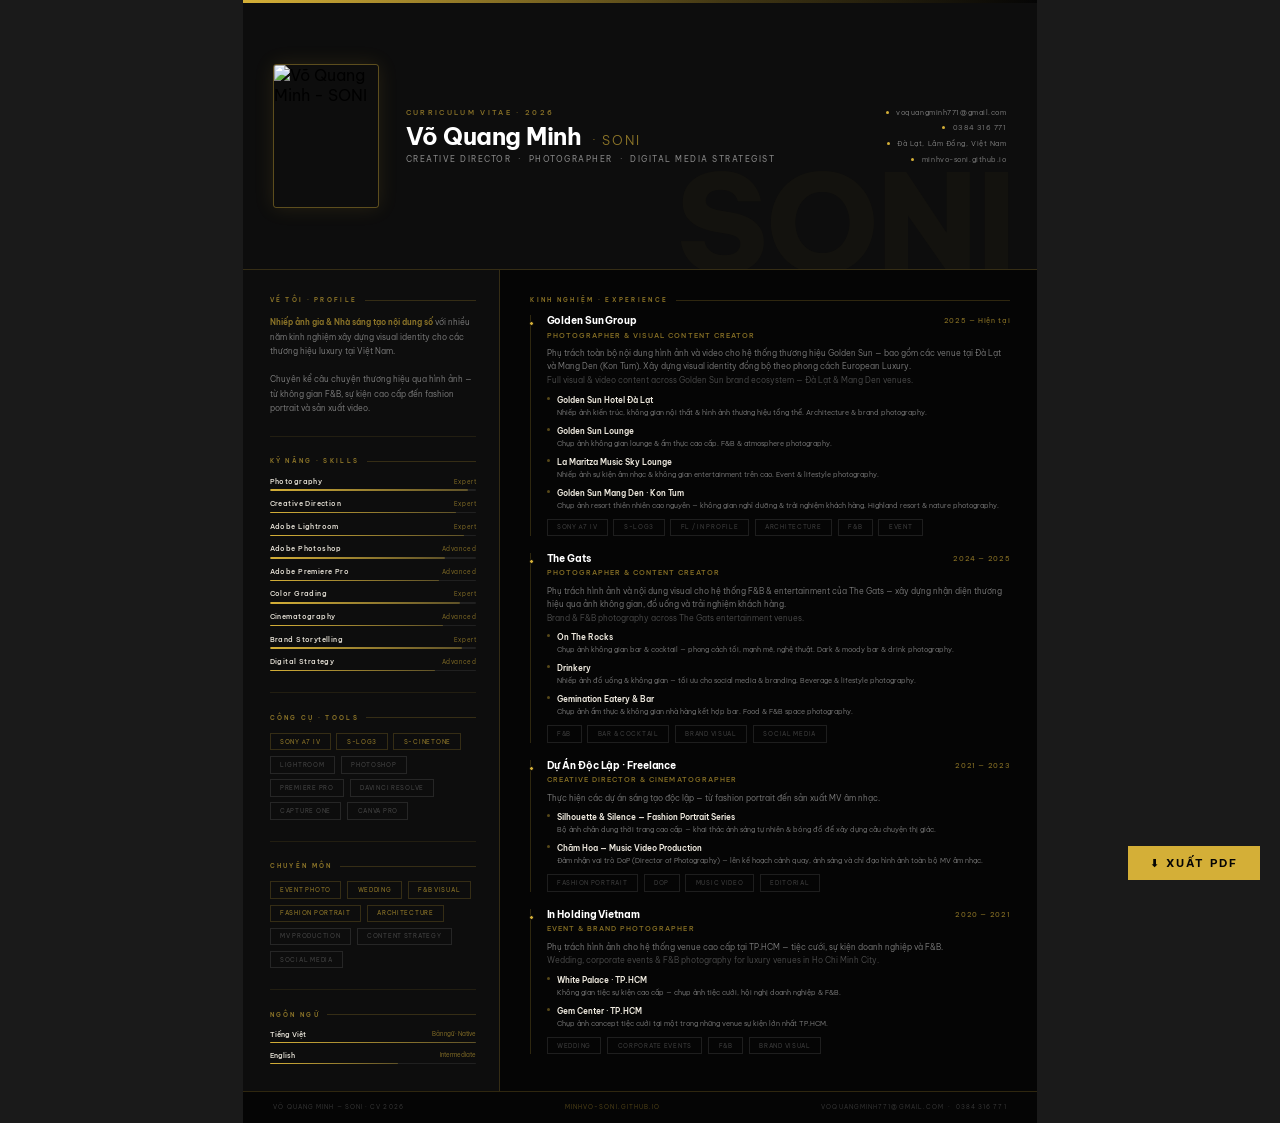
==== assets/CV-SoniVQM.html @ 928f71e8 "fix: CV avatar - portrait rectangle, waist-up crop" ====
<!doctype html>
<html lang="vi">
<head>
  <meta charset="UTF-8" />
  <meta name="viewport" content="width=device-width, initial-scale=1.0" />
  <base href="file:///E:/Portfolio_Studio/assets/">
  <title>CV — Võ Quang Minh · SONI</title>
  <link rel="preconnect" href="https://fonts.googleapis.com" />
  <link rel="preconnect" href="https://fonts.gstatic.com" crossorigin />
  <link href="https://fonts.googleapis.com/css2?family=Be+Vietnam+Pro:ital,wght@0,200;0,300;0,400;0,500;0,600;0,700;0,800;1,300;1,400&display=swap" rel="stylesheet" />
  <style>
    *, *::before, *::after { box-sizing: border-box; margin: 0; padding: 0; }

    :root {
      --black:   #050505;
      --dark:    #0d0d0d;
      --card:    #131313;
      --gold:    #D4AF37;
      --gold-10: rgba(212,175,55,0.10);
      --gold-20: rgba(212,175,55,0.20);
      --gold-40: rgba(212,175,55,0.40);
      --gold-65: rgba(212,175,55,0.65);
      --white:   #ffffff;
      --cream:   #F0EBE0;
      --faded:   rgba(255,255,255,0.50);
      --muted:   rgba(255,255,255,0.22);
      --f:       'Be Vietnam Pro', system-ui, sans-serif;
    }

    html { font-size: 16px; }

    body {
      font-family: var(--f);
      background: #1a1a1a;
      -webkit-print-color-adjust: exact;
      print-color-adjust: exact;
    }

    @page { size: A4; margin: 0; }

    @media print {
      body { background: var(--black) !important; }
      .no-print { display: none !important; }
    }

    /* ─── PAGE ─── */
    .page {
      width: 210mm;
      min-height: 297mm;
      margin: 0 auto;
      background: var(--black);
      display: grid;
      grid-template-columns: 68mm 1fr;
      grid-template-rows: auto 1fr auto;
    }

    /* ─── TOP GOLD BAR ─── */
    .gold-bar {
      grid-column: 1 / -1;
      height: 3px;
      background: linear-gradient(90deg, var(--gold) 0%, rgba(212,175,55,0.3) 60%, transparent 100%);
    }

    /* ─── HEADER ─── */
    .header {
      grid-column: 1 / -1;
      background: var(--dark);
      border-bottom: 0.5px solid var(--gold-20);
      display: flex;
      align-items: center;
      gap: 7mm;
      padding: 7mm 8mm;
      position: relative;
      overflow: hidden;
    }
    .header-ghost {
      position: absolute;
      right: 6mm;
      bottom: -6mm;
      font-size: 36mm;
      font-weight: 800;
      color: rgba(212,175,55,0.035);
      letter-spacing: -3px;
      line-height: 1;
      user-select: none;
      pointer-events: none;
    }

    /* Avatar */
    .avatar-wrap {
      flex-shrink: 0;
      width: 28mm;
      height: 38mm;
      border-radius: 3px;
      overflow: hidden;
      border: 1px solid var(--gold-40);
      position: relative;
      z-index: 1;
      box-shadow: 0 0 20px rgba(212,175,55,0.12);
    }
    .avatar-wrap img {
      width: 100%;
      height: 100%;
      object-fit: cover;
      object-position: center 15%;
      filter: grayscale(12%);
    }

    /* Name block */
    .header-text { position: relative; z-index: 1; flex: 1; }
    .header-eyebrow {
      font-size: 6.5px;
      font-weight: 500;
      letter-spacing: 0.36em;
      text-transform: uppercase;
      color: var(--gold-65);
      margin-bottom: 2mm;
    }
    .header-name {
      font-size: 24px;
      font-weight: 700;
      color: var(--white);
      letter-spacing: -0.02em;
      line-height: 1;
      margin-bottom: 1.5mm;
    }
    .header-name .alias {
      font-size: 13px;
      font-weight: 300;
      color: var(--gold-65);
      letter-spacing: 0.15em;
      margin-left: 5px;
    }
    .header-title {
      font-size: 7.5px;
      font-weight: 400;
      letter-spacing: 0.20em;
      text-transform: uppercase;
      color: var(--faded);
    }

    /* Contacts */
    .header-contacts {
      position: relative;
      z-index: 1;
      display: flex;
      flex-direction: column;
      gap: 1.8mm;
      align-items: flex-end;
    }
    .c-row {
      display: flex;
      align-items: center;
      gap: 2mm;
    }
    .c-dot {
      width: 3px; height: 3px;
      border-radius: 50%;
      background: var(--gold);
      flex-shrink: 0;
    }
    .c-text {
      font-size: 7px;
      font-weight: 300;
      letter-spacing: 0.08em;
      color: var(--faded);
    }
    .c-text a { color: var(--faded); text-decoration: none; }

    /* ─── SIDEBAR ─── */
    .sidebar {
      background: var(--dark);
      padding: 7mm 6mm 7mm 7mm;
      border-right: 0.5px solid var(--gold-20);
      display: flex;
      flex-direction: column;
      gap: 5.5mm;
    }

    /* ─── MAIN ─── */
    .main {
      padding: 7mm 7mm 7mm 8mm;
      display: flex;
      flex-direction: column;
      gap: 5.5mm;
    }

    /* ─── SECTION LABEL ─── */
    .sec {
      font-size: 6px;
      font-weight: 600;
      letter-spacing: 0.38em;
      text-transform: uppercase;
      color: var(--gold-65);
      margin-bottom: 3mm;
      display: flex;
      align-items: center;
      gap: 2mm;
    }
    .sec::after {
      content: '';
      flex: 1;
      height: 0.5px;
      background: var(--gold-20);
    }

    /* ─── DIVIDER ─── */
    .div { height: 0.5px; background: var(--gold-10); }

    /* ─── BIO ─── */
    .bio {
      font-size: 7.5px;
      font-weight: 300;
      line-height: 1.90;
      color: var(--faded);
    }
    .bio strong {
      font-weight: 600;
      color: var(--gold-65);
    }

    /* ─── SKILL BARS ─── */
    .skill-list { display: flex; flex-direction: column; gap: 2.2mm; }
    .sk { display: flex; flex-direction: column; gap: 1mm; }
    .sk-header {
      display: flex;
      justify-content: space-between;
      align-items: baseline;
    }
    .sk-name {
      font-size: 7px;
      font-weight: 500;
      letter-spacing: 0.06em;
      color: var(--cream);
    }
    .sk-sub {
      font-size: 6px;
      font-weight: 300;
      color: var(--gold-65);
      letter-spacing: 0.10em;
    }
    .sk-bar {
      height: 1.5px;
      background: rgba(255,255,255,0.08);
      border-radius: 1px;
      overflow: hidden;
    }
    .sk-fill {
      height: 100%;
      border-radius: 1px;
      background: linear-gradient(90deg, var(--gold), rgba(212,175,55,0.35));
    }

    /* ─── TOOLS / TAGS ─── */
    .tag-wrap { display: flex; flex-wrap: wrap; gap: 1.5mm; }
    .tag {
      font-size: 6px;
      font-weight: 400;
      letter-spacing: 0.12em;
      text-transform: uppercase;
      color: var(--muted);
      padding: 1mm 2.5mm;
      border: 0.5px solid rgba(255,255,255,0.10);
    }
    .tag.g {
      color: var(--gold-65);
      border-color: var(--gold-20);
    }

    /* ─── LANG ─── */
    .lang-list { display: flex; flex-direction: column; gap: 2mm; }
    .lang-item { display: flex; flex-direction: column; gap: 0.8mm; }
    .lang-name {
      font-size: 7px;
      font-weight: 500;
      color: var(--cream);
      display: flex;
      justify-content: space-between;
    }
    .lang-level {
      font-size: 6px;
      font-weight: 300;
      color: var(--gold-65);
    }
    .lang-bar { height: 1.5px; background: rgba(255,255,255,0.08); border-radius: 1px; overflow: hidden; }
    .lang-fill { height: 100%; border-radius: 1px; background: linear-gradient(90deg, var(--gold), rgba(212,175,55,0.35)); }

    /* ─── EXPERIENCE ─── */
    .exp-list { display: flex; flex-direction: column; gap: 4.5mm; }

    /* Company block */
    .company-block {
      border-left: 1px solid var(--gold-20);
      padding-left: 4mm;
      position: relative;
    }
    .company-block::before {
      content: '';
      position: absolute;
      left: -2.5px;
      top: 1.5mm;
      width: 5px; height: 5px;
      border-radius: 50%;
      background: var(--gold);
      border: 1px solid var(--black);
    }
    .company-header {
      display: flex;
      justify-content: space-between;
      align-items: flex-start;
      margin-bottom: 1mm;
    }
    .company-name {
      font-size: 9.5px;
      font-weight: 700;
      color: var(--white);
      letter-spacing: -0.01em;
      line-height: 1.2;
    }
    .company-period {
      font-size: 6.5px;
      font-weight: 400;
      color: var(--gold-65);
      letter-spacing: 0.10em;
      white-space: nowrap;
      padding-top: 1px;
    }
    .company-role {
      font-size: 6.5px;
      font-weight: 500;
      letter-spacing: 0.16em;
      text-transform: uppercase;
      color: var(--gold-65);
      margin-bottom: 2mm;
    }
    .company-desc {
      font-size: 7.5px;
      font-weight: 300;
      line-height: 1.78;
      color: var(--faded);
      margin-bottom: 2mm;
    }
    .company-desc .en {
      color: rgba(255,255,255,0.30);
      font-weight: 300;
    }

    /* Sub-projects inside a company */
    .sub-list { display: flex; flex-direction: column; gap: 2mm; margin-bottom: 2mm; }
    .sub-item {
      display: flex;
      gap: 2mm;
      align-items: flex-start;
    }
    .sub-dot {
      width: 3px; height: 3px;
      border-radius: 50%;
      background: var(--gold-40);
      flex-shrink: 0;
      margin-top: 2px;
    }
    .sub-content {}
    .sub-name {
      font-size: 7.5px;
      font-weight: 600;
      color: var(--cream);
      margin-bottom: 0.5mm;
    }
    .sub-desc {
      font-size: 7px;
      font-weight: 300;
      color: var(--faded);
      line-height: 1.65;
    }

    /* ─── FOOTER ─── */
    .footer {
      grid-column: 1 / -1;
      border-top: 0.5px solid var(--gold-20);
      padding: 3mm 8mm;
      display: flex;
      justify-content: space-between;
      align-items: center;
    }
    .footer span {
      font-size: 6px;
      font-weight: 300;
      letter-spacing: 0.18em;
      text-transform: uppercase;
      color: var(--muted);
    }
    .footer .f-url { color: var(--gold-40); }

    /* ─── PRINT BUTTON ─── */
    .print-btn {
      position: fixed;
      bottom: 20px; right: 20px;
      background: var(--gold);
      color: var(--black);
      border: none;
      padding: 10px 22px;
      font-family: var(--f);
      font-size: 11px;
      font-weight: 700;
      letter-spacing: 0.18em;
      text-transform: uppercase;
      cursor: pointer;
      z-index: 999;
      transition: opacity 0.2s;
    }
    .print-btn:hover { opacity: 0.85; }

  </style>
</head>
<body>

<button class="print-btn no-print" onclick="window.print()">⬇ Xuất PDF</button>

<div class="page">

  <!-- TOP GOLD LINE -->
  <div class="gold-bar"></div>

  <!-- ══════════ HEADER ══════════ -->
  <header class="header">

    <!-- Avatar -->
    <div class="avatar-wrap">
      <img src="about/bts/8.jpg" alt="Võ Quang Minh - SONI" />
    </div>

    <!-- Name -->
    <div class="header-text">
      <p class="header-eyebrow">Curriculum Vitae · 2026</p>
      <h1 class="header-name">
        Võ Quang Minh
        <span class="alias">· SONI</span>
      </h1>
      <p class="header-title">Creative Director &nbsp;·&nbsp; Photographer &nbsp;·&nbsp; Digital Media Strategist</p>
    </div>

    <!-- Contacts -->
    <div class="header-contacts">
      <div class="c-row">
        <div class="c-dot"></div>
        <span class="c-text">voquangminh771@gmail.com</span>
      </div>
      <div class="c-row">
        <div class="c-dot"></div>
        <span class="c-text">0384 316 771</span>
      </div>
      <div class="c-row">
        <div class="c-dot"></div>
        <span class="c-text">Đà Lạt, Lâm Đồng, Việt Nam</span>
      </div>
      <div class="c-row">
        <div class="c-dot"></div>
        <span class="c-text"><a href="https://minhvo-soni.github.io">minhvo-soni.github.io</a></span>
      </div>
    </div>

    <div class="header-ghost">SONI</div>
  </header>

  <!-- ══════════ SIDEBAR ══════════ -->
  <aside class="sidebar">

    <!-- PROFILE -->
    <div>
      <div class="sec">Về Tôi · Profile</div>
      <p class="bio">
        <strong>Nhiếp ảnh gia & Nhà sáng tạo nội dung số</strong> với nhiều năm kinh nghiệm xây dựng visual identity cho các thương hiệu luxury tại Việt Nam.<br/><br/>
        Chuyên kể câu chuyện thương hiệu qua hình ảnh — từ không gian F&amp;B, sự kiện cao cấp đến fashion portrait và sản xuất video.
      </p>
    </div>

    <div class="div"></div>

    <!-- CREATIVE SKILLS -->
    <div>
      <div class="sec">Kỹ Năng · Skills</div>
      <div class="skill-list">
        <div class="sk">
          <div class="sk-header">
            <span class="sk-name">Photography</span>
            <span class="sk-sub">Expert</span>
          </div>
          <div class="sk-bar"><div class="sk-fill" style="width:96%"></div></div>
        </div>
        <div class="sk">
          <div class="sk-header">
            <span class="sk-name">Creative Direction</span>
            <span class="sk-sub">Expert</span>
          </div>
          <div class="sk-bar"><div class="sk-fill" style="width:90%"></div></div>
        </div>
        <div class="sk">
          <div class="sk-header">
            <span class="sk-name">Adobe Lightroom</span>
            <span class="sk-sub">Expert</span>
          </div>
          <div class="sk-bar"><div class="sk-fill" style="width:94%"></div></div>
        </div>
        <div class="sk">
          <div class="sk-header">
            <span class="sk-name">Adobe Photoshop</span>
            <span class="sk-sub">Advanced</span>
          </div>
          <div class="sk-bar"><div class="sk-fill" style="width:85%"></div></div>
        </div>
        <div class="sk">
          <div class="sk-header">
            <span class="sk-name">Adobe Premiere Pro</span>
            <span class="sk-sub">Advanced</span>
          </div>
          <div class="sk-bar"><div class="sk-fill" style="width:82%"></div></div>
        </div>
        <div class="sk">
          <div class="sk-header">
            <span class="sk-name">Color Grading</span>
            <span class="sk-sub">Expert</span>
          </div>
          <div class="sk-bar"><div class="sk-fill" style="width:92%"></div></div>
        </div>
        <div class="sk">
          <div class="sk-header">
            <span class="sk-name">Cinematography</span>
            <span class="sk-sub">Advanced</span>
          </div>
          <div class="sk-bar"><div class="sk-fill" style="width:84%"></div></div>
        </div>
        <div class="sk">
          <div class="sk-header">
            <span class="sk-name">Brand Storytelling</span>
            <span class="sk-sub">Expert</span>
          </div>
          <div class="sk-bar"><div class="sk-fill" style="width:93%"></div></div>
        </div>
        <div class="sk">
          <div class="sk-header">
            <span class="sk-name">Digital Strategy</span>
            <span class="sk-sub">Advanced</span>
          </div>
          <div class="sk-bar"><div class="sk-fill" style="width:80%"></div></div>
        </div>
      </div>
    </div>

    <div class="div"></div>

    <!-- TOOLS -->
    <div>
      <div class="sec">Công Cụ · Tools</div>
      <div class="tag-wrap">
        <span class="tag g">Sony α7 IV</span>
        <span class="tag g">S-Log3</span>
        <span class="tag g">S-Cinetone</span>
        <span class="tag">Lightroom</span>
        <span class="tag">Photoshop</span>
        <span class="tag">Premiere Pro</span>
        <span class="tag">DaVinci Resolve</span>
        <span class="tag">Capture One</span>
        <span class="tag">Canva Pro</span>
      </div>
    </div>

    <div class="div"></div>

    <!-- SPECIALTIES -->
    <div>
      <div class="sec">Chuyên Môn</div>
      <div class="tag-wrap">
        <span class="tag g">Event Photo</span>
        <span class="tag g">Wedding</span>
        <span class="tag g">F&amp;B Visual</span>
        <span class="tag g">Fashion Portrait</span>
        <span class="tag g">Architecture</span>
        <span class="tag">MV Production</span>
        <span class="tag">Content Strategy</span>
        <span class="tag">Social Media</span>
      </div>
    </div>

    <div class="div"></div>

    <!-- LANGUAGES -->
    <div>
      <div class="sec">Ngôn Ngữ</div>
      <div class="lang-list">
        <div class="lang-item">
          <div class="lang-name">Tiếng Việt <span class="lang-level">Bản ngữ · Native</span></div>
          <div class="lang-bar"><div class="lang-fill" style="width:100%"></div></div>
        </div>
        <div class="lang-item">
          <div class="lang-name">English <span class="lang-level">Intermediate</span></div>
          <div class="lang-bar"><div class="lang-fill" style="width:62%"></div></div>
        </div>
      </div>
    </div>

  </aside>

  <!-- ══════════ MAIN ══════════ -->
  <main class="main">

    <div>
      <div class="sec">Kinh Nghiệm · Experience</div>
      <div class="exp-list">

        <!-- GOLDEN SUN GROUP -->
        <div class="company-block">
          <div class="company-header">
            <div class="company-name">Golden Sun Group</div>
            <div class="company-period">2025 — Hiện tại</div>
          </div>
          <div class="company-role">Photographer &amp; Visual Content Creator</div>
          <p class="company-desc">
            Phụ trách toàn bộ nội dung hình ảnh và video cho hệ thống thương hiệu Golden Sun — bao gồm các venue tại Đà Lạt và Mang Den (Kon Tum). Xây dựng visual identity đồng bộ theo phong cách European Luxury.
            <br/><span class="en">Full visual &amp; video content across Golden Sun brand ecosystem — Đà Lạt &amp; Mang Den venues.</span>
          </p>
          <div class="sub-list">
            <div class="sub-item">
              <div class="sub-dot"></div>
              <div class="sub-content">
                <div class="sub-name">Golden Sun Hotel Đà Lạt</div>
                <div class="sub-desc">Nhiếp ảnh kiến trúc, không gian nội thất &amp; hình ảnh thương hiệu tổng thể. Architecture &amp; brand photography.</div>
              </div>
            </div>
            <div class="sub-item">
              <div class="sub-dot"></div>
              <div class="sub-content">
                <div class="sub-name">Golden Sun Lounge</div>
                <div class="sub-desc">Chụp ảnh không gian lounge &amp; ẩm thực cao cấp. F&amp;B &amp; atmosphere photography.</div>
              </div>
            </div>
            <div class="sub-item">
              <div class="sub-dot"></div>
              <div class="sub-content">
                <div class="sub-name">La Maritza Music Sky Lounge</div>
                <div class="sub-desc">Nhiếp ảnh sự kiện âm nhạc &amp; không gian entertainment trên cao. Event &amp; lifestyle photography.</div>
              </div>
            </div>
            <div class="sub-item">
              <div class="sub-dot"></div>
              <div class="sub-content">
                <div class="sub-name">Golden Sun Mang Den · Kon Tum</div>
                <div class="sub-desc">Chụp ảnh resort thiên nhiên cao nguyên — không gian nghỉ dưỡng &amp; trải nghiệm khách hàng. Highland resort &amp; nature photography.</div>
              </div>
            </div>
          </div>
          <div class="tag-wrap">
            <span class="tag">Sony α7 IV</span>
            <span class="tag">S-Log3</span>
            <span class="tag">FL / IN Profile</span>
            <span class="tag">Architecture</span>
            <span class="tag">F&amp;B</span>
            <span class="tag">Event</span>
          </div>
        </div>

        <!-- THE GATS -->
        <div class="company-block">
          <div class="company-header">
            <div class="company-name">The Gats</div>
            <div class="company-period">2024 — 2025</div>
          </div>
          <div class="company-role">Photographer &amp; Content Creator</div>
          <p class="company-desc">
            Phụ trách hình ảnh và nội dung visual cho hệ thống F&amp;B &amp; entertainment của The Gats — xây dựng nhận diện thương hiệu qua ảnh không gian, đồ uống và trải nghiệm khách hàng.
            <br/><span class="en">Brand &amp; F&amp;B photography across The Gats entertainment venues.</span>
          </p>
          <div class="sub-list">
            <div class="sub-item">
              <div class="sub-dot"></div>
              <div class="sub-content">
                <div class="sub-name">On The Rocks</div>
                <div class="sub-desc">Chụp ảnh không gian bar &amp; cocktail — phong cách tối, mạnh mẽ, nghệ thuật. Dark &amp; moody bar &amp; drink photography.</div>
              </div>
            </div>
            <div class="sub-item">
              <div class="sub-dot"></div>
              <div class="sub-content">
                <div class="sub-name">Drinkery</div>
                <div class="sub-desc">Nhiếp ảnh đồ uống &amp; không gian — tối ưu cho social media &amp; branding. Beverage &amp; lifestyle photography.</div>
              </div>
            </div>
            <div class="sub-item">
              <div class="sub-dot"></div>
              <div class="sub-content">
                <div class="sub-name">Gemination Eatery &amp; Bar</div>
                <div class="sub-desc">Chụp ảnh ẩm thực &amp; không gian nhà hàng kết hợp bar. Food &amp; F&amp;B space photography.</div>
              </div>
            </div>
          </div>
          <div class="tag-wrap">
            <span class="tag">F&amp;B</span>
            <span class="tag">Bar &amp; Cocktail</span>
            <span class="tag">Brand Visual</span>
            <span class="tag">Social Media</span>
          </div>
        </div>

        <!-- INDEPENDENT -->
        <div class="company-block">
          <div class="company-header">
            <div class="company-name">Dự Án Độc Lập · Freelance</div>
            <div class="company-period">2021 — 2023</div>
          </div>
          <div class="company-role">Creative Director &amp; Cinematographer</div>
          <p class="company-desc">
            Thực hiện các dự án sáng tạo độc lập — từ fashion portrait đến sản xuất MV âm nhạc.
          </p>
          <div class="sub-list">
            <div class="sub-item">
              <div class="sub-dot"></div>
              <div class="sub-content">
                <div class="sub-name">Silhouette &amp; Silence — Fashion Portrait Series</div>
                <div class="sub-desc">Bộ ảnh chân dung thời trang cao cấp — khai thác ánh sáng tự nhiên &amp; bóng đổ để xây dựng câu chuyện thị giác.</div>
              </div>
            </div>
            <div class="sub-item">
              <div class="sub-dot"></div>
              <div class="sub-content">
                <div class="sub-name">Chăm Hoa — Music Video Production</div>
                <div class="sub-desc">Đảm nhận vai trò DoP (Director of Photography) — lên kế hoạch cảnh quay, ánh sáng và chỉ đạo hình ảnh toàn bộ MV âm nhạc.</div>
              </div>
            </div>
          </div>
          <div class="tag-wrap">
            <span class="tag">Fashion Portrait</span>
            <span class="tag">DoP</span>
            <span class="tag">Music Video</span>
            <span class="tag">Editorial</span>
          </div>
        </div>

        <!-- IN HOLDING VIETNAM -->
        <div class="company-block">
          <div class="company-header">
            <div class="company-name">In Holding Vietnam</div>
            <div class="company-period">2020 — 2021</div>
          </div>
          <div class="company-role">Event &amp; Brand Photographer</div>
          <p class="company-desc">
            Phụ trách hình ảnh cho hệ thống venue cao cấp tại TP.HCM — tiệc cưới, sự kiện doanh nghiệp và F&amp;B.
            <br/><span class="en">Wedding, corporate events &amp; F&amp;B photography for luxury venues in Ho Chi Minh City.</span>
          </p>
          <div class="sub-list">
            <div class="sub-item">
              <div class="sub-dot"></div>
              <div class="sub-content">
                <div class="sub-name">White Palace · TP.HCM</div>
                <div class="sub-desc">Không gian tiệc sự kiện cao cấp — chụp ảnh tiệc cưới, hội nghị doanh nghiệp &amp; F&amp;B.</div>
              </div>
            </div>
            <div class="sub-item">
              <div class="sub-dot"></div>
              <div class="sub-content">
                <div class="sub-name">Gem Center · TP.HCM</div>
                <div class="sub-desc">Chụp ảnh concept tiệc cưới tại một trong những venue sự kiện lớn nhất TP.HCM.</div>
              </div>
            </div>
          </div>
          <div class="tag-wrap">
            <span class="tag">Wedding</span>
            <span class="tag">Corporate Events</span>
            <span class="tag">F&amp;B</span>
            <span class="tag">Brand Visual</span>
          </div>
        </div>

      </div>
    </div>

  </main>

  <!-- ══════════ FOOTER ══════════ -->
  <footer class="footer">
    <span>Võ Quang Minh — SONI · CV 2026</span>
    <span class="f-url">minhvo-soni.github.io</span>
    <span>voquangminh771@gmail.com &nbsp;·&nbsp; 0384 316 771</span>
  </footer>

</div>
</body>
</html>
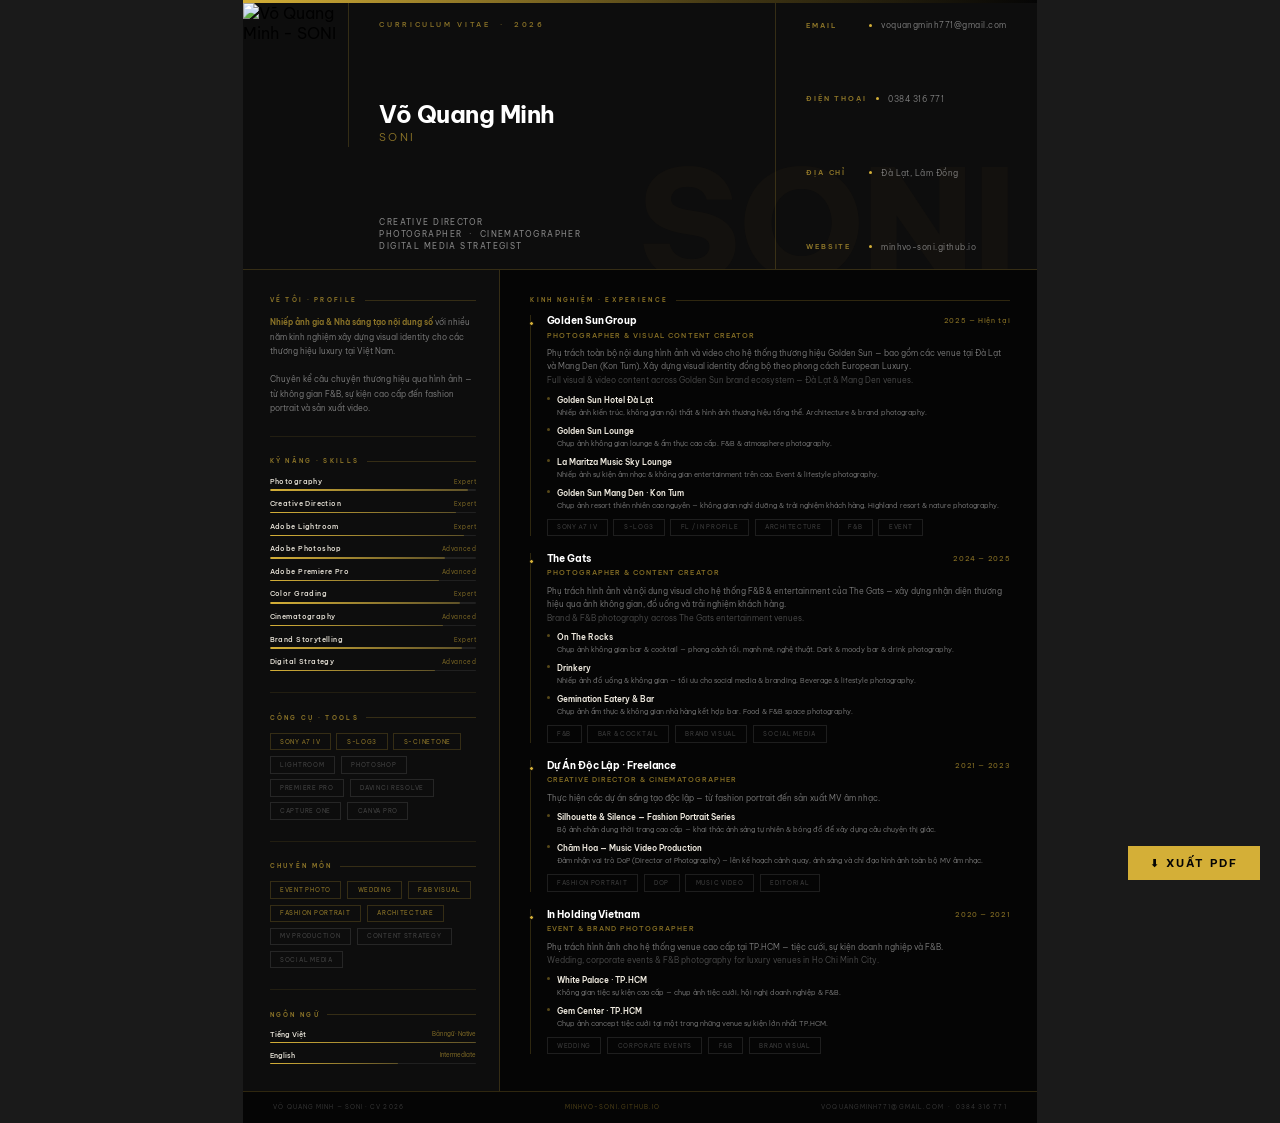
==== commit 965cdbfa: "style: balance header layout and typography alignment" ====
--- a/assets/CV-SoniVQM.html
+++ b/assets/CV-SoniVQM.html
@@ -67,19 +67,19 @@
       background: var(--dark);
       border-bottom: 0.5px solid var(--gold-20);
       display: flex;
-      align-items: center;
-      gap: 7mm;
-      padding: 7mm 8mm;
+      align-items: stretch;
+      gap: 0;
+      padding: 0;
       position: relative;
       overflow: hidden;
     }
     .header-ghost {
       position: absolute;
       right: 6mm;
-      bottom: -6mm;
-      font-size: 36mm;
+      bottom: -8mm;
+      font-size: 40mm;
       font-weight: 800;
-      color: rgba(212,175,55,0.035);
+      color: rgba(212,175,55,0.03);
       letter-spacing: -3px;
       line-height: 1;
       user-select: none;
@@ -91,52 +91,60 @@
       flex-shrink: 0;
       width: 28mm;
       height: 38mm;
-      border-radius: 3px;
+      border-radius: 0;
       overflow: hidden;
-      border: 1px solid var(--gold-40);
+      border-right: 1px solid var(--gold-20);
       position: relative;
       z-index: 1;
-      box-shadow: 0 0 20px rgba(212,175,55,0.12);
     }
     .avatar-wrap img {
       width: 100%;
       height: 100%;
       object-fit: cover;
-      object-position: center 15%;
-      filter: grayscale(12%);
+      object-position: center 12%;
+      filter: grayscale(10%);
     }
 
     /* Name block */
-    .header-text { position: relative; z-index: 1; flex: 1; }
+    .header-text {
+      position: relative;
+      z-index: 1;
+      flex: 1;
+      display: flex;
+      flex-direction: column;
+      justify-content: space-between;
+      padding: 4.5mm 8mm;
+      border-right: 0.5px solid var(--gold-20);
+    }
     .header-eyebrow {
-      font-size: 6.5px;
+      font-size: 7px;
       font-weight: 500;
-      letter-spacing: 0.36em;
+      letter-spacing: 0.38em;
       text-transform: uppercase;
       color: var(--gold-65);
-      margin-bottom: 2mm;
     }
     .header-name {
       font-size: 24px;
       font-weight: 700;
       color: var(--white);
       letter-spacing: -0.02em;
-      line-height: 1;
-      margin-bottom: 1.5mm;
+      line-height: 1.1;
     }
     .header-name .alias {
-      font-size: 13px;
+      display: block;
+      font-size: 11px;
       font-weight: 300;
       color: var(--gold-65);
-      letter-spacing: 0.15em;
-      margin-left: 5px;
+      letter-spacing: 0.20em;
+      margin-top: 1mm;
     }
     .header-title {
-      font-size: 7.5px;
+      font-size: 8px;
       font-weight: 400;
-      letter-spacing: 0.20em;
+      letter-spacing: 0.18em;
       text-transform: uppercase;
       color: var(--faded);
+      line-height: 1.5;
     }
 
     /* Contacts */
@@ -145,13 +153,14 @@
       z-index: 1;
       display: flex;
       flex-direction: column;
-      gap: 1.8mm;
-      align-items: flex-end;
+      justify-content: space-between;
+      padding: 4.5mm 8mm;
+      min-width: 62mm;
     }
     .c-row {
       display: flex;
       align-items: center;
-      gap: 2mm;
+      gap: 2.5mm;
     }
     .c-dot {
       width: 3px; height: 3px;
@@ -159,10 +168,18 @@
       background: var(--gold);
       flex-shrink: 0;
     }
+    .c-label {
+      font-size: 6.5px;
+      font-weight: 600;
+      letter-spacing: 0.28em;
+      text-transform: uppercase;
+      color: var(--gold-65);
+      min-width: 14mm;
+    }
     .c-text {
-      font-size: 7px;
+      font-size: 8px;
       font-weight: 300;
-      letter-spacing: 0.08em;
+      letter-spacing: 0.06em;
       color: var(--faded);
     }
     .c-text a { color: var(--faded); text-decoration: none; }
@@ -431,29 +448,37 @@
 
     <!-- Name -->
     <div class="header-text">
-      <p class="header-eyebrow">Curriculum Vitae · 2026</p>
+      <p class="header-eyebrow">Curriculum Vitae &nbsp;·&nbsp; 2026</p>
       <h1 class="header-name">
         Võ Quang Minh
-        <span class="alias">· SONI</span>
+        <span class="alias">SONI</span>
       </h1>
-      <p class="header-title">Creative Director &nbsp;·&nbsp; Photographer &nbsp;·&nbsp; Digital Media Strategist</p>
+      <p class="header-title">
+        Creative Director
+        <br/>Photographer &nbsp;·&nbsp; Cinematographer
+        <br/>Digital Media Strategist
+      </p>
     </div>
 
     <!-- Contacts -->
     <div class="header-contacts">
       <div class="c-row">
+        <span class="c-label">Email</span>
         <div class="c-dot"></div>
         <span class="c-text">voquangminh771@gmail.com</span>
       </div>
       <div class="c-row">
+        <span class="c-label">Điện Thoại</span>
         <div class="c-dot"></div>
         <span class="c-text">0384 316 771</span>
       </div>
       <div class="c-row">
+        <span class="c-label">Địa Chỉ</span>
         <div class="c-dot"></div>
-        <span class="c-text">Đà Lạt, Lâm Đồng, Việt Nam</span>
+        <span class="c-text">Đà Lạt, Lâm Đồng</span>
       </div>
       <div class="c-row">
+        <span class="c-label">Website</span>
         <div class="c-dot"></div>
         <span class="c-text"><a href="https://minhvo-soni.github.io">minhvo-soni.github.io</a></span>
       </div>
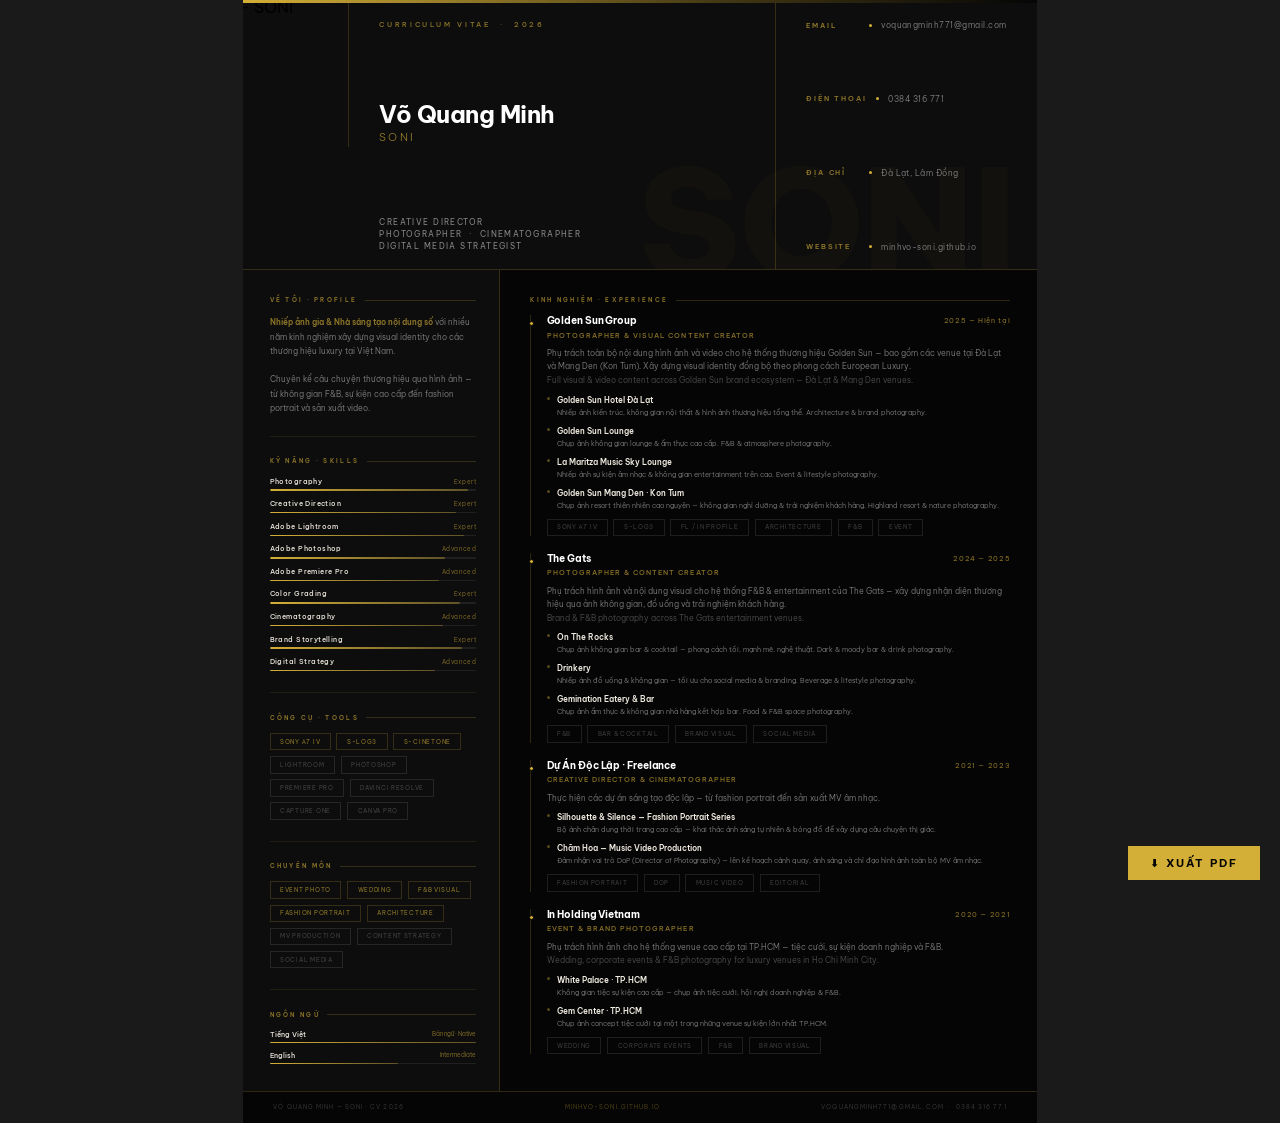
==== commit e61ce096: "style: adjust avatar zoom and position offsets to center face and show more torso" ====
--- a/assets/CV-SoniVQM.html
+++ b/assets/CV-SoniVQM.html
@@ -98,10 +98,12 @@
       z-index: 1;
     }
     .avatar-wrap img {
-      width: 100%;
-      height: 100%;
+      position: absolute;
+      width: 135%;
+      height: 135%;
       object-fit: cover;
-      object-position: center 12%;
+      left: -3%;
+      top: -18%;
       filter: grayscale(10%);
     }
 
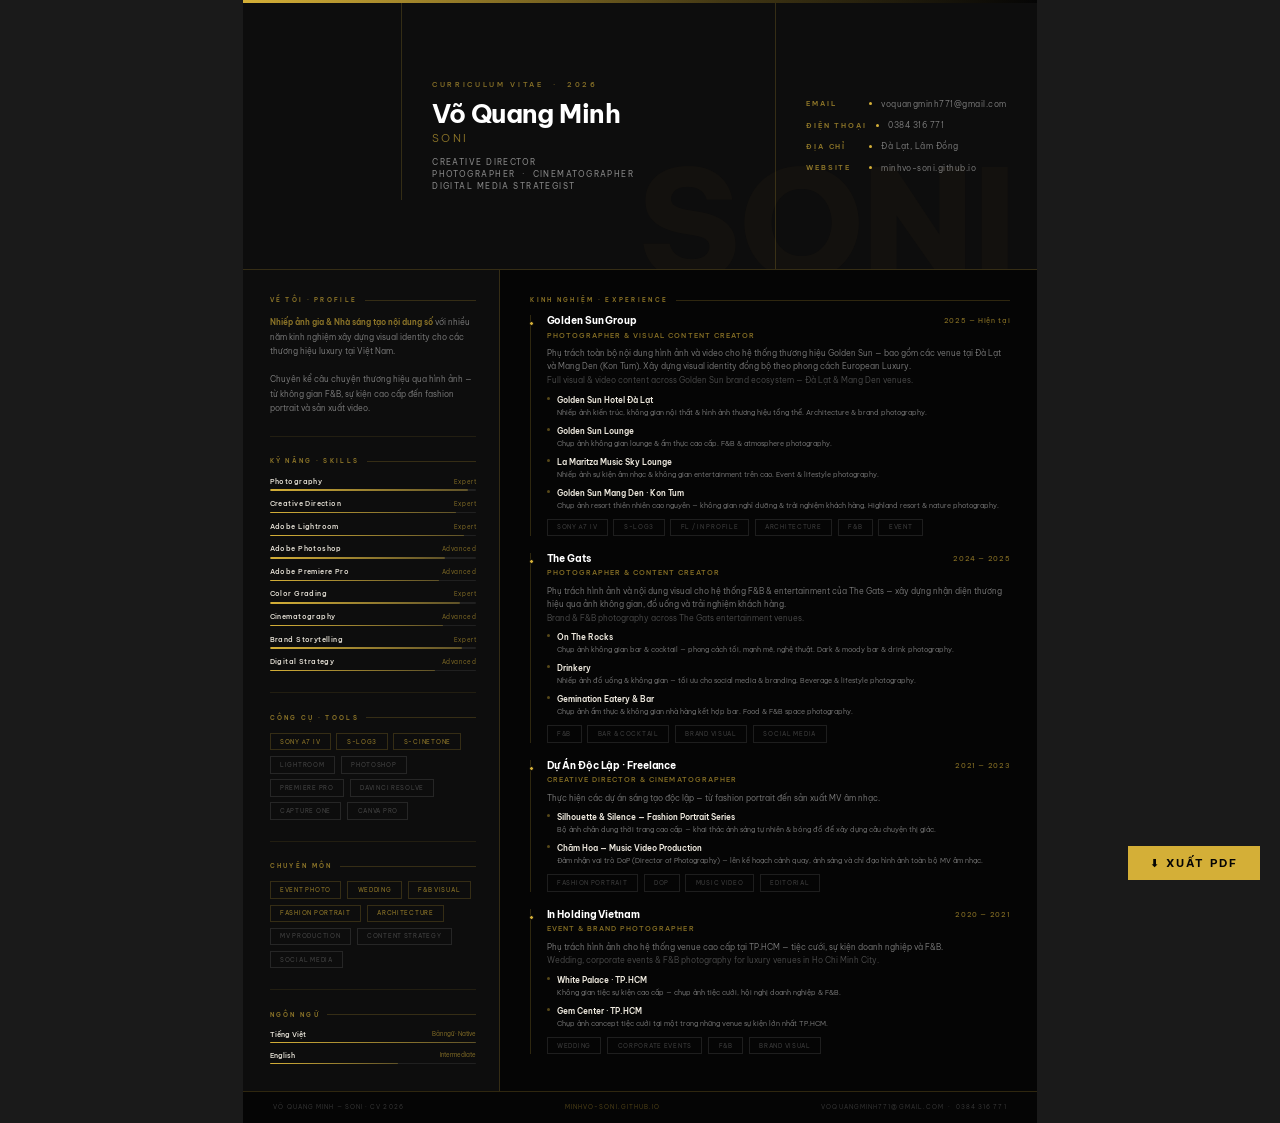
==== commit 5864919d: "style: redesign header layout to prioritize avatar size and vertically center text information" ====
--- a/assets/CV-SoniVQM.html
+++ b/assets/CV-SoniVQM.html
@@ -89,8 +89,8 @@
     /* Avatar */
     .avatar-wrap {
       flex-shrink: 0;
-      width: 28mm;
-      height: 38mm;
+      width: 42mm;
+      height: 52mm;
       border-radius: 0;
       overflow: hidden;
       border-right: 1px solid var(--gold-20);
@@ -99,11 +99,11 @@
     }
     .avatar-wrap img {
       position: absolute;
-      width: 135%;
-      height: 135%;
+      width: 120%;
+      height: 120%;
       object-fit: cover;
-      left: -3%;
-      top: -18%;
+      left: -5%;
+      top: -15%;
       filter: grayscale(10%);
     }
 
@@ -114,8 +114,9 @@
       flex: 1;
       display: flex;
       flex-direction: column;
-      justify-content: space-between;
-      padding: 4.5mm 8mm;
+      justify-content: center;
+      gap: 3mm;
+      padding: 0 8mm;
       border-right: 0.5px solid var(--gold-20);
     }
     .header-eyebrow {
@@ -126,7 +127,7 @@
       color: var(--gold-65);
     }
     .header-name {
-      font-size: 24px;
+      font-size: 26px;
       font-weight: 700;
       color: var(--white);
       letter-spacing: -0.02em;
@@ -155,9 +156,10 @@
       z-index: 1;
       display: flex;
       flex-direction: column;
-      justify-content: space-between;
-      padding: 4.5mm 8mm;
-      min-width: 62mm;
+      justify-content: center;
+      gap: 3mm;
+      padding: 0 8mm;
+      min-width: 65mm;
     }
     .c-row {
       display: flex;
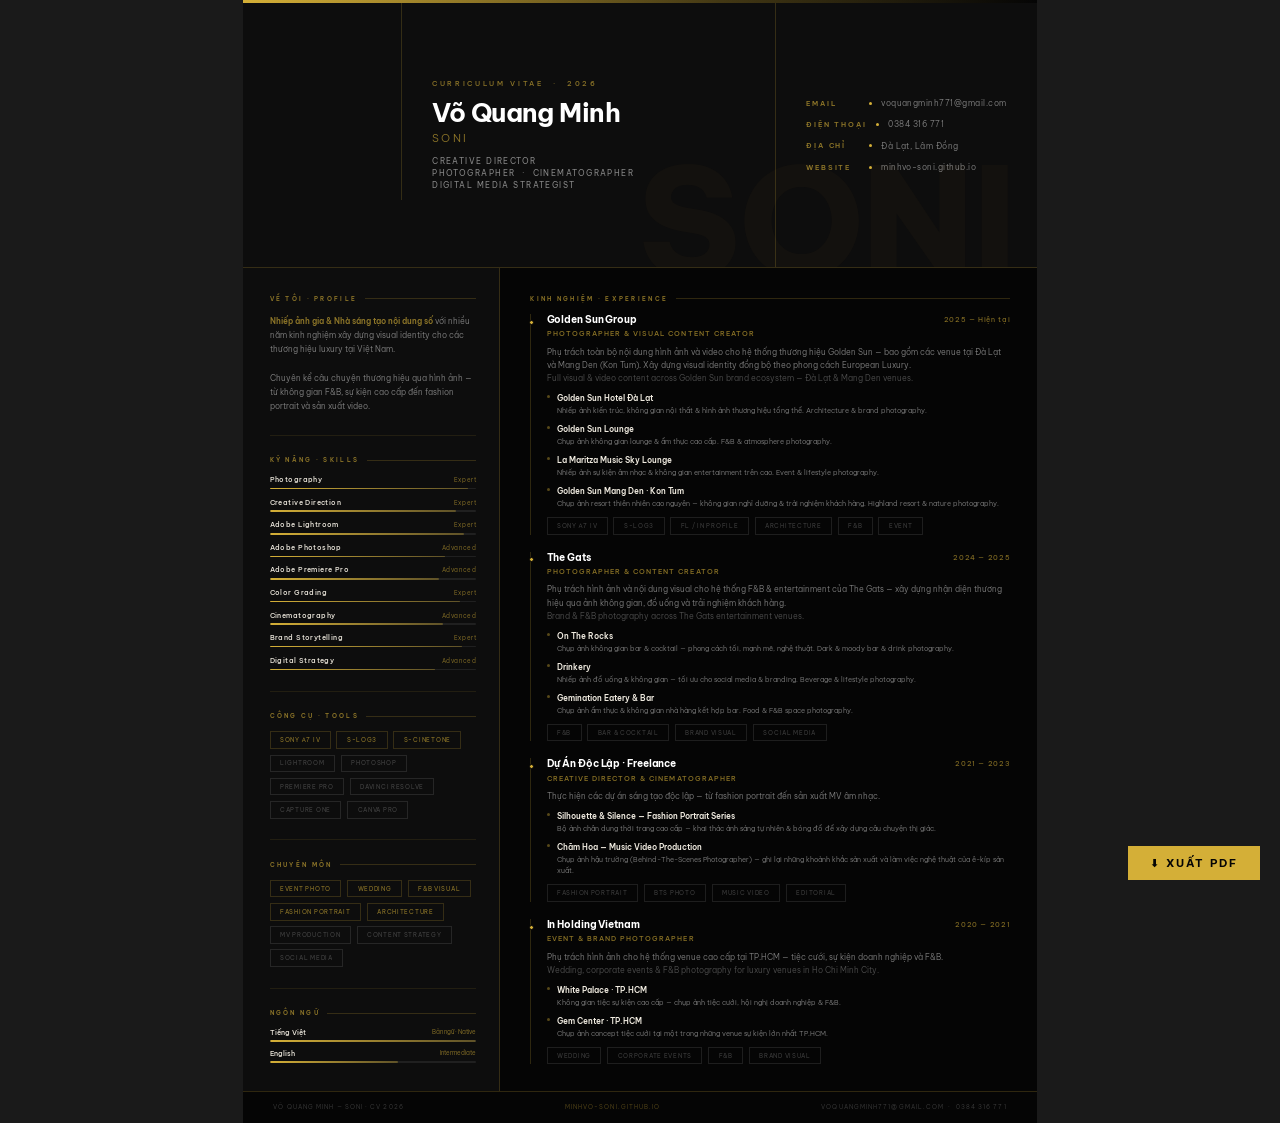
==== commit fd93bb1a: "fix: change Chăm Hoa MV role to BTS Photographer" ====
--- a/assets/CV-SoniVQM.html
+++ b/assets/CV-SoniVQM.html
@@ -751,13 +751,13 @@
               <div class="sub-dot"></div>
               <div class="sub-content">
                 <div class="sub-name">Chăm Hoa — Music Video Production</div>
-                <div class="sub-desc">Đảm nhận vai trò DoP (Director of Photography) — lên kế hoạch cảnh quay, ánh sáng và chỉ đạo hình ảnh toàn bộ MV âm nhạc.</div>
+                <div class="sub-desc">Chụp ảnh hậu trường (Behind-The-Scenes Photographer) — ghi lại những khoảnh khắc sản xuất và làm việc nghệ thuật của ê-kíp sản xuất.</div>
               </div>
             </div>
           </div>
           <div class="tag-wrap">
             <span class="tag">Fashion Portrait</span>
-            <span class="tag">DoP</span>
+            <span class="tag">BTS Photo</span>
             <span class="tag">Music Video</span>
             <span class="tag">Editorial</span>
           </div>
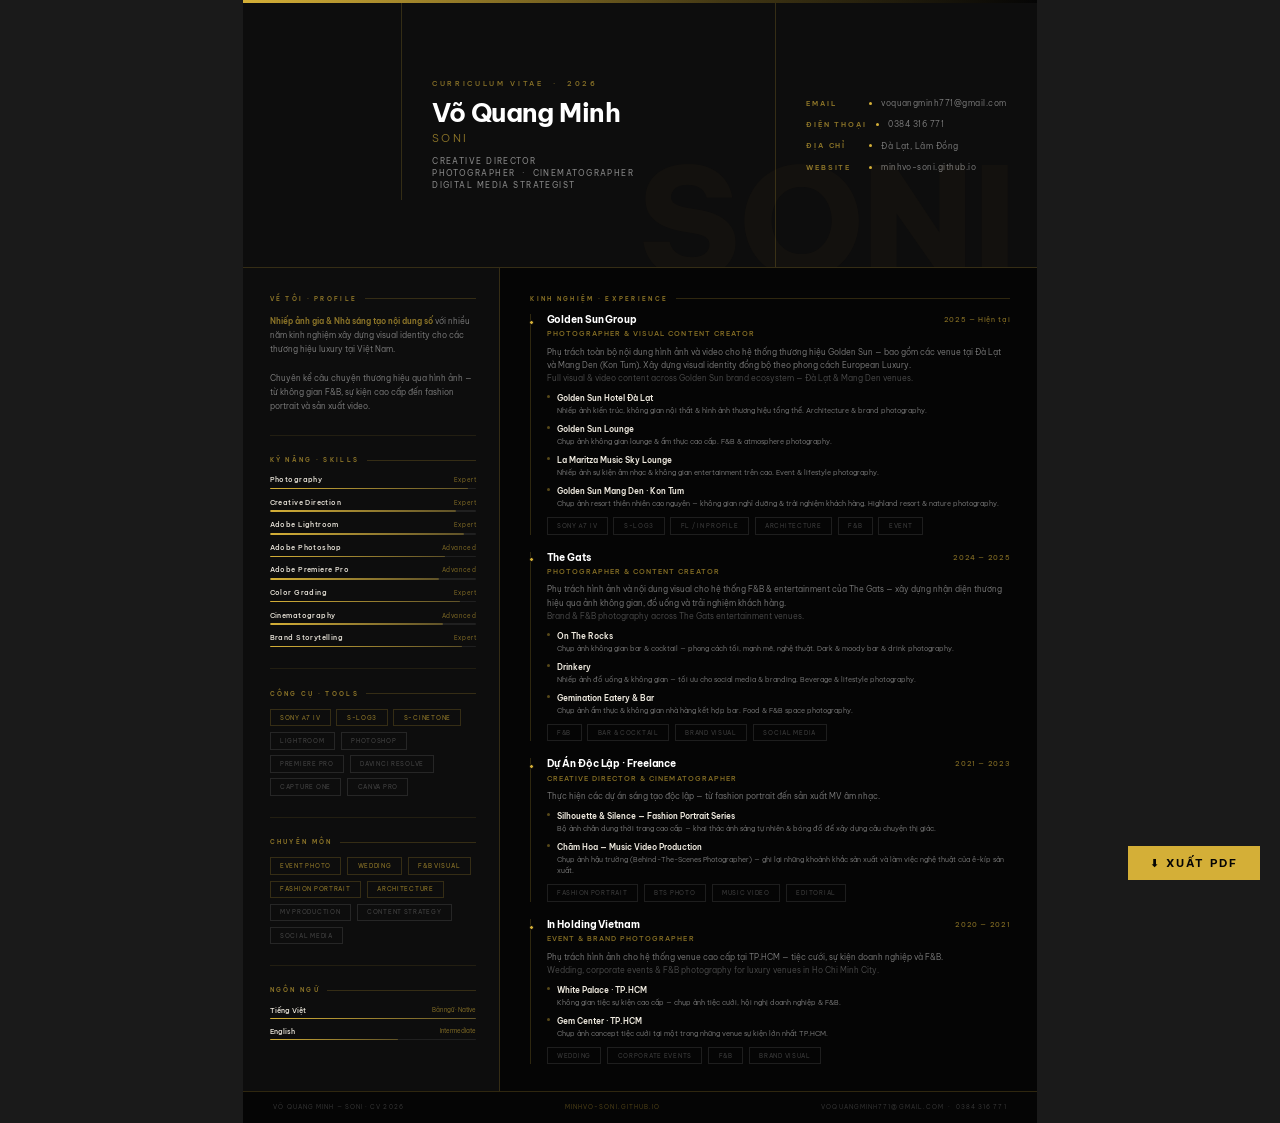
==== commit 5016e55e: "fix: remove Digital Strategy skill" ====
--- a/assets/CV-SoniVQM.html
+++ b/assets/CV-SoniVQM.html
@@ -565,13 +565,6 @@
           </div>
           <div class="sk-bar"><div class="sk-fill" style="width:93%"></div></div>
         </div>
-        <div class="sk">
-          <div class="sk-header">
-            <span class="sk-name">Digital Strategy</span>
-            <span class="sk-sub">Advanced</span>
-          </div>
-          <div class="sk-bar"><div class="sk-fill" style="width:80%"></div></div>
-        </div>
       </div>
     </div>
 
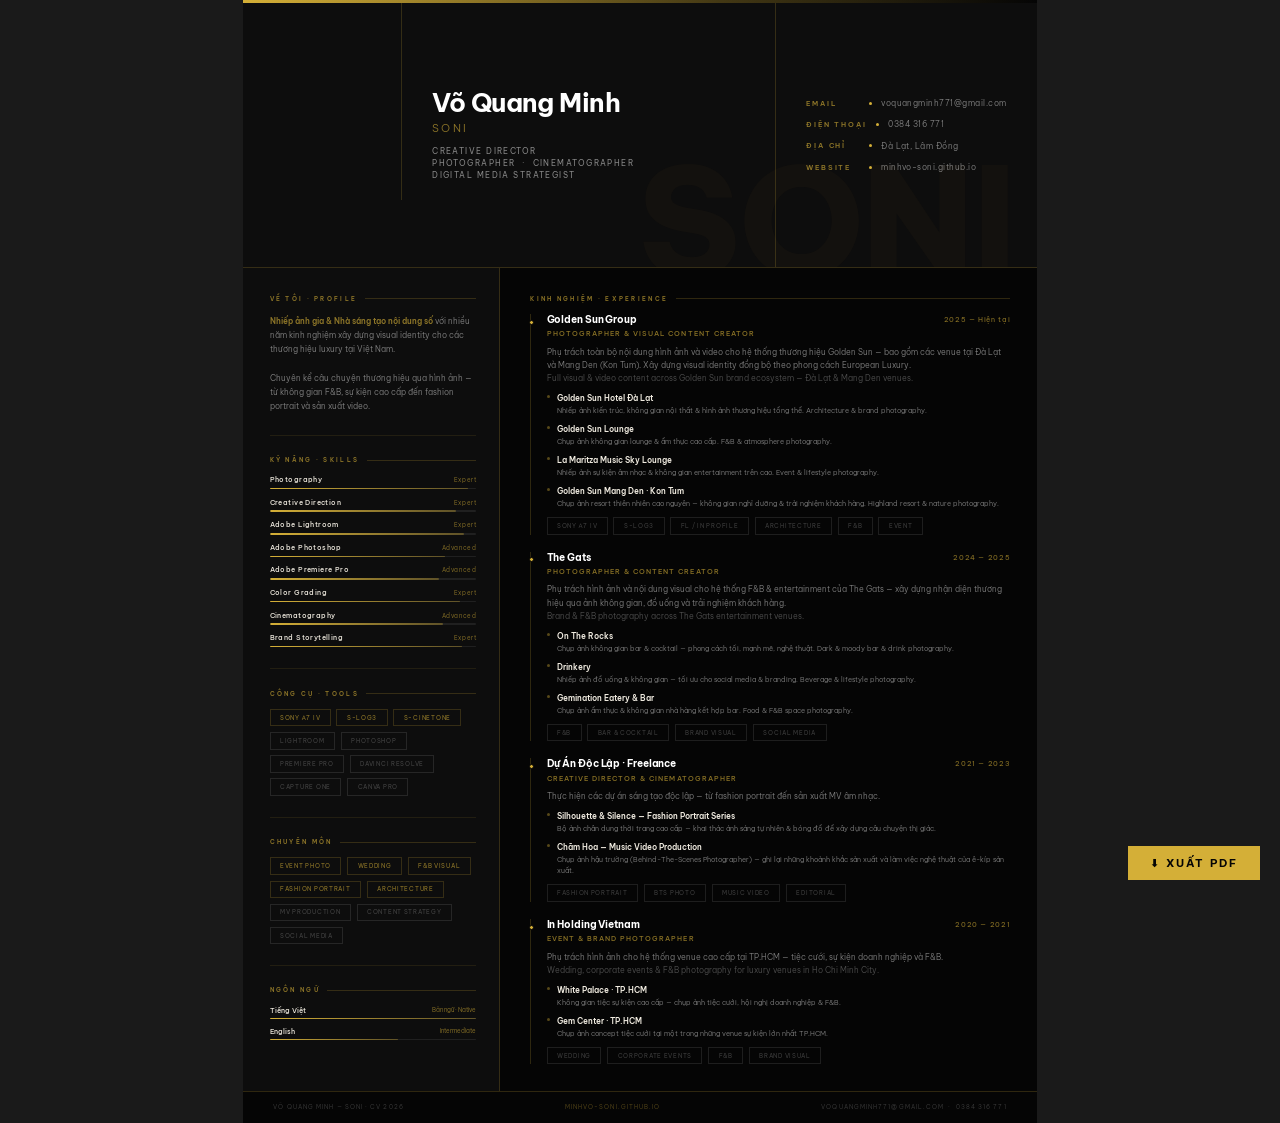
==== commit 6e9e80a0: "fix: remove curriculum vitae eyebrow text from header" ====
--- a/assets/CV-SoniVQM.html
+++ b/assets/CV-SoniVQM.html
@@ -452,7 +452,6 @@
 
     <!-- Name -->
     <div class="header-text">
-      <p class="header-eyebrow">Curriculum Vitae &nbsp;·&nbsp; 2026</p>
       <h1 class="header-name">
         Võ Quang Minh
         <span class="alias">SONI</span>
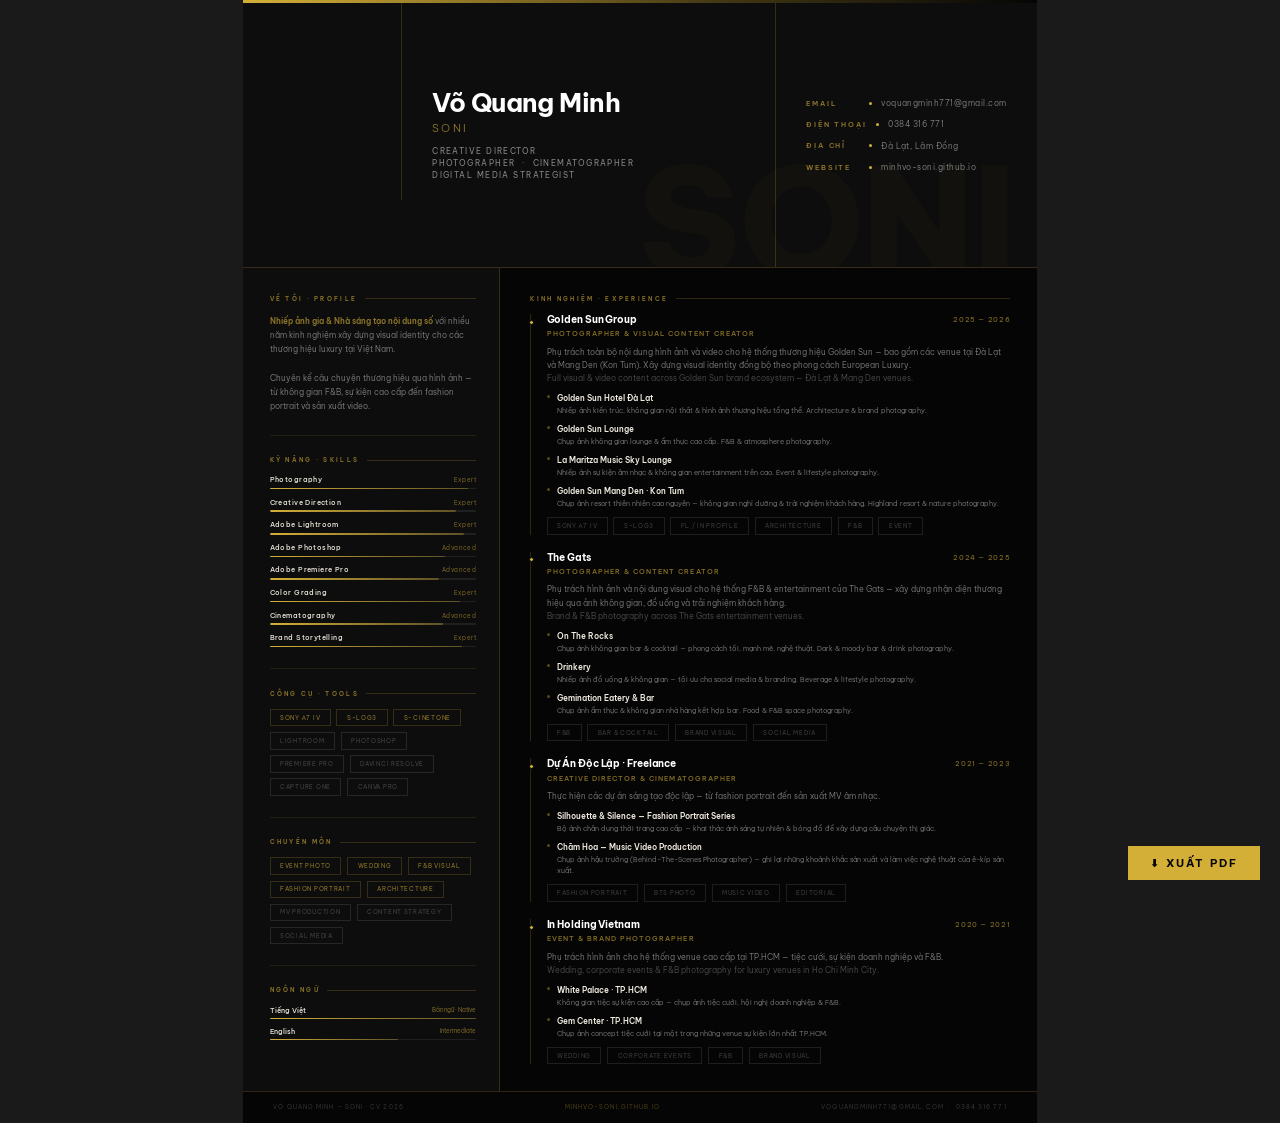
==== commit 5946405e: "cv: update Golden Sun Group period to 2025 - 2026" ====
--- a/assets/CV-SoniVQM.html
+++ b/assets/CV-SoniVQM.html
@@ -632,7 +632,7 @@
         <div class="company-block">
           <div class="company-header">
             <div class="company-name">Golden Sun Group</div>
-            <div class="company-period">2025 — Hiện tại</div>
+            <div class="company-period">2025 — 2026</div>
           </div>
           <div class="company-role">Photographer &amp; Visual Content Creator</div>
           <p class="company-desc">
